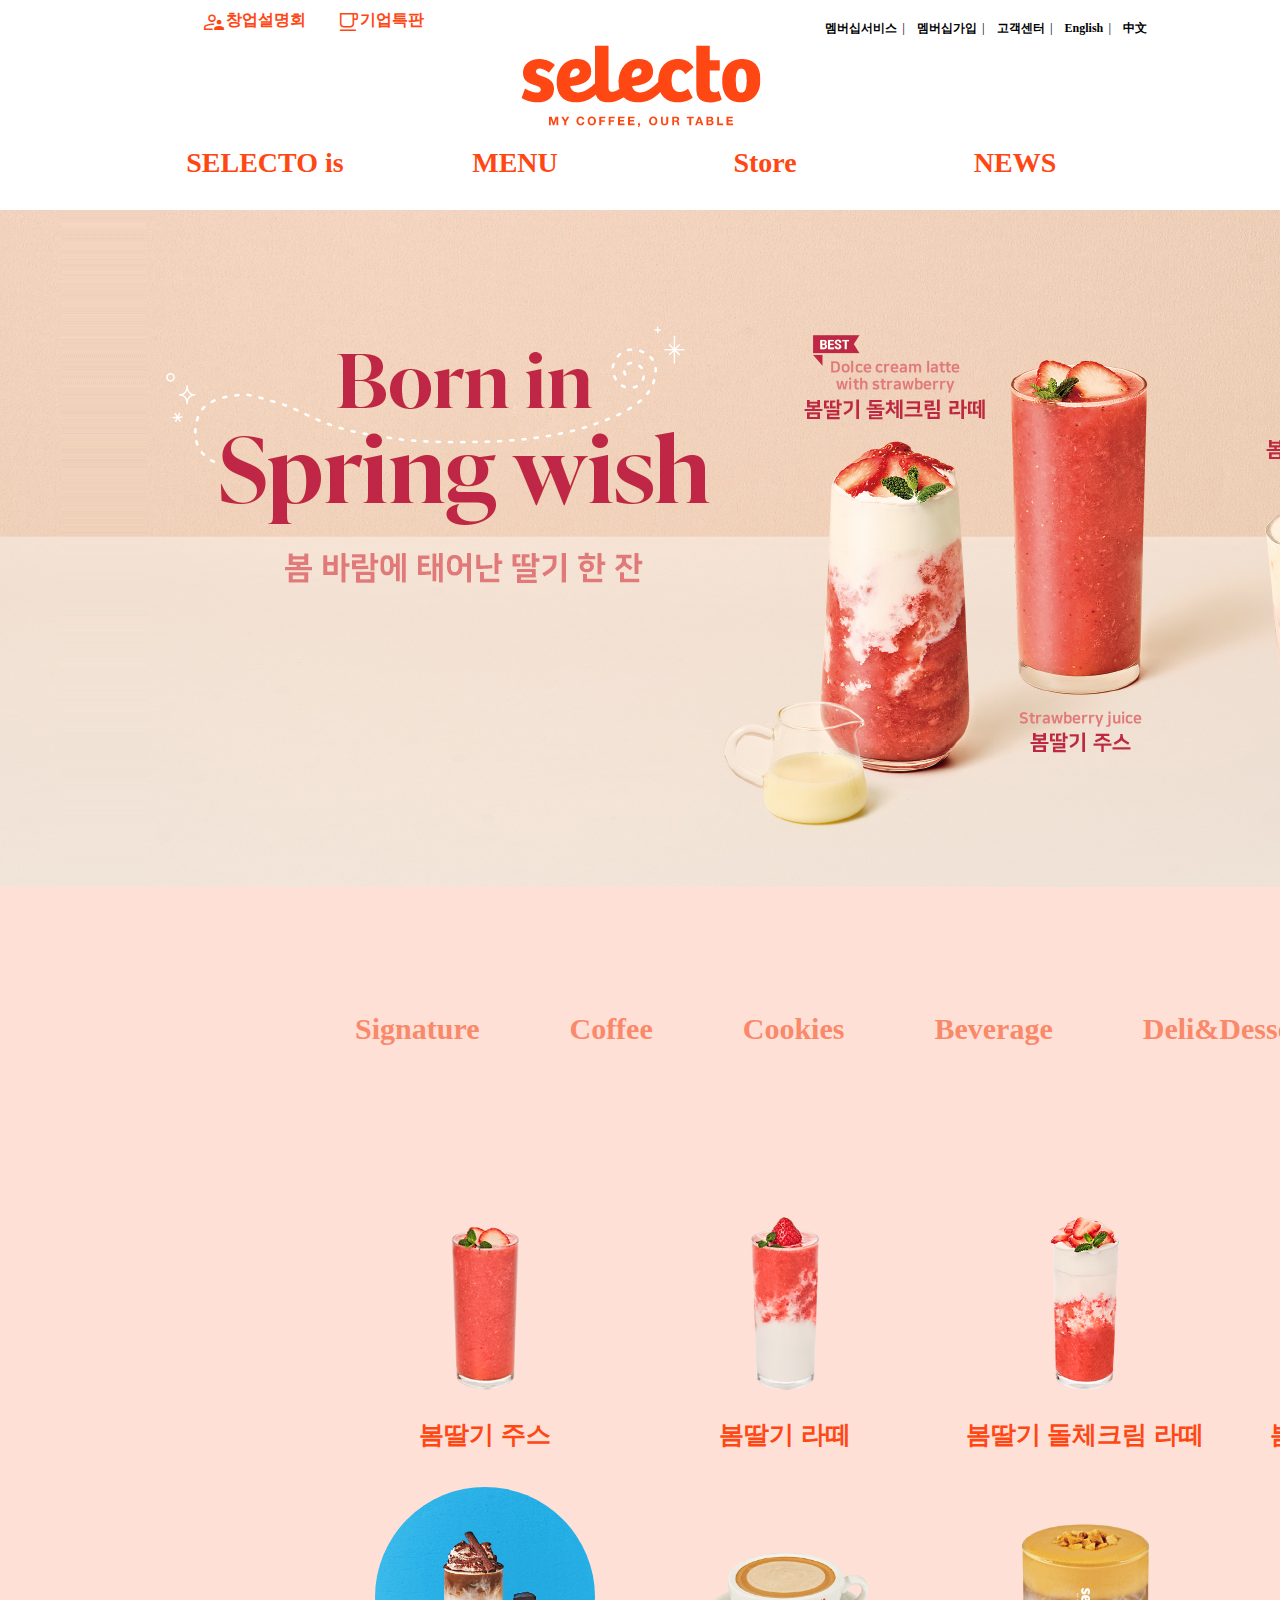
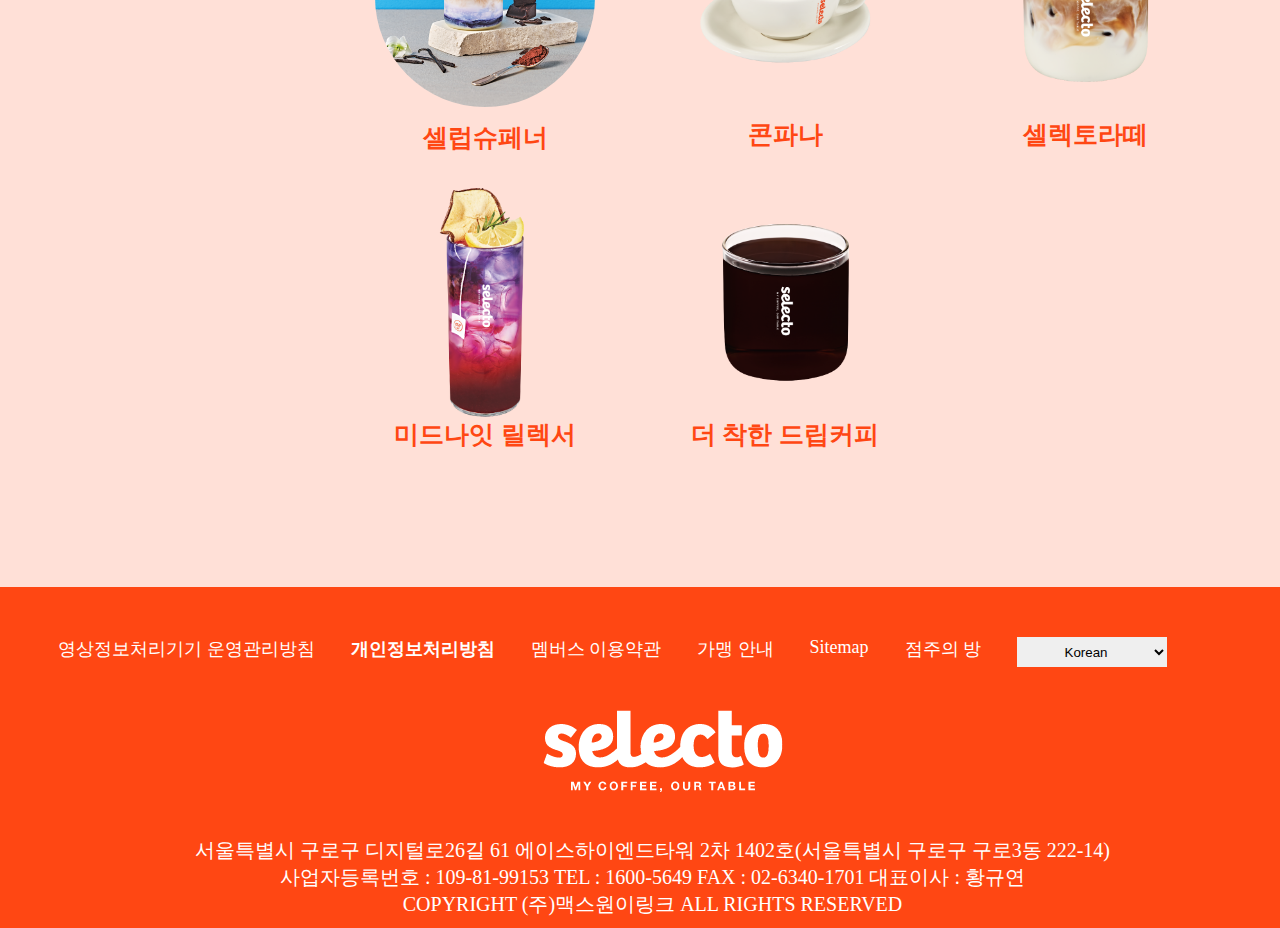
==== project01_sub02.html @ 9457efd8 "Add files via upload" ====
<!DOCTYPE html>
<html lang="en">

<head>
    <meta charset="UTF-8">
    <meta http-equiv="X-UA-Compatible" content="IE=edge">
    <meta name="viewport" content="width=device-width, initial-scale=1.0">
    <title>Project01_Selecto</title>
    <link rel="shortcut icon" href="img/mouse-cursor.png" type="image/x-icon">
    <link rel="stylesheet" href="./css/style.css">
    <link rel="stylesheet"
        href="https://fonts.googleapis.com/css2?family=Material+Symbols+Outlined:opsz,wght,FILL,GRAD@20..48,100..700,0..1,-50..200" />
</head>

<body>
    <div id="wrap">
        <div id="quick">
            <div class="quickbanner fr">
                <ul>
                    <li>
                        <a href="#none">
                            <div class="quick">
                                <h5>창업상담</h5>
                                <p>1600-5649</p>
                            </div>
                        </a>
                    </li>
                    <li>
                        <a href="#none">
                            <div class="quick">
                                <h5>고객센터</h5>
                                <p>문의/접수</p>
                            </div>
                        </a>
                    </li>
                    <li>
                        <a href="#none">
                            <div class="quick">
                                <h5>고객센터</h5>
                                <p>1600-5649</p>
                            </div>
                        </a>
                    </li>
                </ul>
            </div>
        </div>
        <div id="header" style="background-color: white;">
            <div class="gnb_left fl">
                <ul>
                    <li><a href="#none"><span class="material-symbols-outlined">
                                supervisor_account
                            </span>창업설명회</a></li>
                    <li><a href="#none"><span class="material-symbols-outlined">
                                local_cafe
                            </span>기업특판</a></li>
                </ul>
            </div>
            <div class="gnb_right fr">
                <ul>
                    <li><a href="#none">멤버십서비스</a></li>
                    <li><a href="#none">멤버십가입</a></li>
                    <li><a href="#none">고객센터</a></li>
                    <li><a href="#none">English</a></li>
                    <li><a href="#none">中文</a></li>
                </ul>
            </div>
            <div class="header">
                <div class="header_sub01">
                    <a href="./index.html">
                        <h1><img src="./img/logo.png" alt="selscto"><span>selecto_my_coffe,_our_table</span></h1>
                    </a>
                </div>
            </div>
            <div id="nav">
                <ul>
                    <li>
                        <div class="nav">
                            <ul class="nav_ctl">
                                <li><a href="./project01_sub01.html" id="nav_sub1"
                                        onmouseover="document.getElementById('nav_sub1').innerHTML='셀렉토소개'"
                                        onmouseout="document.getElementById('nav_sub1').innerHTML='SELECTO is'">SELECTO
                                        is</a>
                                    <ul>
                                        <li><a href="#none">브랜드 스토리</a></li>
                                        <li><a href="#none">History</a></li>
                                        <li><a href="#none">경쟁력</a></li>
                                        <li><a href="#none">One For One</a></li>
                                    </ul>
                                </li>
                                <li><a href="./project01_sub02.html" id="nav_sub2"
                                        onmouseover="document.getElementById('nav_sub2').innerHTML='메뉴'"
                                        onmouseout="document.getElementById('nav_sub2').innerHTML='MENU'">MENU</a>
                                    <ul>
                                        <li><a href="#none">Signature</a></li>
                                        <li><a href="#none">Coffee</a></li>
                                        <li><a href="#none">Cookies</a></li>
                                        <li><a href="#none">Beverage</a></li>
                                        <li><a href="#none">Deli&Dessert</a></li>
                                        <li><a href="#none">MD</a></li>
                                    </ul>
                                </li>
                                <li><a href="./project01_sub03.html" id="nav_sub3"
                                        onmouseover="document.getElementById('nav_sub3').innerHTML='매장 안내'"
                                        onmouseout="document.getElementById('nav_sub3').innerHTML='Store'">Store</a>
                                    <ul>
                                        <li><a href="#none">매장 찾기</a></li>
                                        <li><a href="#none">오픈 예정 매장</a></li>
                                    </ul>
                                </li>
                                <li><a href="#" id="nav_sub4"
                                        onmouseover="document.getElementById('nav_sub4').innerHTML='이벤트 및 뉴스'"
                                        onmouseout="document.getElementById('nav_sub4').innerHTML='NEWS'">NEWS</a>
                                    <ul>
                                        <li><a href="#none">새로운 소식</a></li>
                                        <li><a href="#none">보도자료</a></li>
                                    </ul>
                                </li>
                            </ul>
                        </div>
                    </li>
                </ul>
            </div>
        </div>
        <div id="article_menu">
            <div class="article_menu">
                <img src="./img/sub_section1.png" alt="배너1">
            </div>
            <div class="mnb">
                <ul>
                    <li><a href="#none">Signature</a></li>
                    <li><a href="#none">Coffee</a></li>
                    <li><a href="#none">Cookies</a></li>
                    <li><a href="#none">Beverage</a></li>
                    <li><a href="#none">Deli&Dessert</a></li>
                    <li><a href="#none">MD</a></li>
                </ul>
            </div>
            <div class="menulist">
                <div class="menubox">
                    <div class="menuimg"><img src="./img/1.png" alt="봄딸기 주스"></div>
                    <div class="menuname">봄딸기 주스</div>
                    <div class="menuinfo">
                        <h2>봄딸기주스</h2>
                        <br>
                        <p>제철 봄 딸기를 갈아 신선하게 즐기는 딸기 주스</p>
                        <br>
                        <p>알레르기유발물질 : 없음</p>
                        <br>
                        <p>제공 사이즈 : Free</p>
                    </div>
                </div>
                <div class="menubox">
                    <div class="menuimg"><img src="./img/2.png" alt="봄딸기 라떼"></div>
                    <div class="menuname">봄딸기 라떼</div>
                    <div class="menuinfo">
                        <h2>봄딸기 라떼</h2>
                        <br>
                        <p>싱그러운 봄을 가득 담은 셀렉토 시그니처 딸기 음료</p>
                        <br>
                        <p>알레르기유발물질 : 없음</p>
                        <br>
                        <p>제공 사이즈 : Free</p>
                    </div>
                </div>
                <div class="menubox">
                    <div class="menuimg"><img src="./img/3.png" alt="봄딸기 돌체크림 라떼"></div>
                    <div class="menuname">봄딸기 돌체크림 라떼</div>
                    <div class="menuinfo">
                        <h2>봄딸기 돌체크림 라떼</h2>
                        <br>
                        <p>부드러운 돌체 크림에 상큼한 딸기의 조합</p>
                        <br>
                        <p>알레르기유발물질 : 없음</p>
                        <br>
                        <p>제공 사이즈 : Free</p>
                    </div>
                </div>
                <div class="menubox">
                    <div class="menuimg"><img src="./img/4.png" alt="봄딸기 자두 비안코F"></div>
                    <div class="menuname">봄딸기 자두 비안코F</div>
                    <div class="menuinfo">
                        <h2>봄딸기 자두 비안코F</h2>
                        <br>
                        <p>상큼한 자두와 봄 딸기를 담아 프레시하게 즐기는 프라페</p>
                        <br>
                        <p>알레르기유발물질 : 없음</p>
                        <br>
                        <p>제공 사이즈 : Free</p>
                    </div>
                </div>
                <div class="menubox">
                    <div class="menuimg_"><img src="./img/5.png" alt="셀럽슈페너"></div>
                    <div class="menuname">셀럽슈페너</div>
                    <div class="menuinfo">
                        <h2>셀럽슈페너</h2>
                        <br>
                        <p>셀렉토를 사랑하는 사람들을 위한 스페셜 에스프레소 음료</p>
                        <br>
                        <p>알레르기유발물질 : 우유, 대두, 아황산류</p>
                        <br>
                        <p>제공 사이즈 : Short</p>
                    </div>
                </div>
                <div class="menubox">
                    <div class="menuimg"><img src="./img/6.png" alt="콘파나"></div>
                    <div class="menuname">콘파나</div>
                    <div class="menuinfo">
                        <h2>콘파나</h2>
                        <br>
                        <p>셀렉토 시그니처 크림을 듬뿍 얹은 시그니처 에스프레소</p>
                        <br>
                        <p>알레르기유발물질 : 우유, 대두, 아황산류</p>
                        <br>
                        <p>제공 사이즈 : Short</p>
                    </div>
                </div>
                <div class="menubox">
                    <div class="menuimg"><img src="./img/7.png" alt="셀렉토라떼"></div>
                    <div class="menuname">셀렉토라떼</div>
                    <div class="menuinfo">
                        <h2>셀렉토라떼</h2>
                        <br>
                        <p>부드럽고 달콤한 크림을 오늘 내 무드에 맞게 선택해서 즐기는 에스프레소 음료</p>
                        <br>
                        <p>*크림 선택 : 시그니처, 흑임자, 옥수수, 돌체, 달고나</p>
                        <br>
                        <p>알레르기유발물질 : 우유, 대두</p>
                        <br>
                        <p>제공 사이즈 : Short</p>
                    </div>
                </div>
                <div class="menubox">
                    <div class="menuimg"><img src="./img/8.png" alt="바닐라빈 라떼"></div>
                    <div class="menuname">바닐라빈 라떼</div>
                    <div class="menuinfo">
                        <h2>바닐라빈 라떼</h2>
                        <br>
                        <p>셀프리미엄 바닐라빈 시럽에 셀렉토 황금 비율이 더해진 에스프레소 음료</p>
                        <br>
                        <p>알레르기유발물질 : 우유, 아황산류</p>
                        <br>
                        <p>제공 사이즈 : Large</p>
                    </div>
                </div>
                <div class="menubox">
                    <div class="menuimg"><img src="./img/9.png" alt="미드나잇 릴렉서"></div>
                    <div class="menuname">미드나잇 릴렉서</div>
                    <div class="menuinfo">
                        <h2>미드나잇 릴렉서</h2>
                        <br>
                        <p>캐모마일, 사과, 로즈마리로 달콤한 릴렉싱이 필요할 때, 언제든 즐겨보세요!</p>
                        <br>
                        <p>알레르기유발물질 : 없음</p>
                        <br>
                        <p>제공 사이즈 : Large</p>
                    </div>
                </div>
                <div class="menubox">
                    <div class="menuimg"><img src="./img/10.png" alt="더 착한 드립커피"></div>
                    <div class="menuname">더 착한 드립커피</div>
                    <div class="menuinfo">
                        <h2>더 착한 드립커피</h2>
                        <br>
                        <p>까다롭게 엄선한 시즌 원두를 즐기면서 기부도 함께할 수 있는 #착한커피</p>
                        <br>
                        <p>알레르기유발물질 : 없음</p>
                        <br>
                        <p>제공 사이즈 : Short</p>
                    </div>
                </div>
            </div>
        </div>
        <div class="footer">
            <div class="footer1">
                <div class="footer1_1">
                    <ul>
                        <li> <a href="#none">영상정보처리기기 운영관리방침</a></li>
                        <li> <a href="#none"><b>개인정보처리방침</b></a></li>
                        <li> <a href="#none">멤버스 이용약관</a></li>
                        <li> <a href="#none">가맹 안내</a></li>
                        <li> <a href="#none">Sitemap</a></li>
                        <li> <a href="#none">점주의 방</a></li>
                        <li>
                            <p>
                                <select name="Language" class="Language">
                                    <option value="Korean">Korean</option>
                                    <option value="English">English</option>
                                    <option value="中文">中文</option>
                                </select>
                            </p>
                        </li>
                    </ul>
                </div>
                <div class="footer1_2">
                    <a href="#none"><img src="./img/logowhite.png" alt="logo_f"></a>
                </div>
            </div>
            <div class="footer2">
                <ul>
                    <li>
                        <address>서울특별시 구로구 디지털로26길 61 에이스하이엔드타워 2차 1402호(서울특별시 구로구 구로3동 222-14)</address>
                    </li>
                    <li>사업자등록번호 : 109-81-99153 TEL : 1600-5649 FAX : 02-6340-1701 대표이사 : 황규연</li>
                    <li>COPYRIGHT (주)맥스원이링크 ALL RIGHTS RESERVED</li>
                </ul>
            </div>
        </div>
    </div>
</body>

</html>
---- css/style.css ----
.material-symbols-outlined {
    font-variation-settings:
        'FILL' 0,
        'wght' 400,
        'GRAD' 0,
        'opsz' 48
}

html {
    overflow-x: hidden;
}

* {
    margin: 0 auto;
    padding: 0;
    border: 0;
    outline: 0;
}


body,
ul,
ol {
    margin: 0;
    padding: 0;
}

ul,
ol {
    list-style: none;
}

a {
    color: #ff4713;
    text-decoration: none;
}

.fl {
    float: left;
}

.fr {
    float: right;
}

#wrap {
    text-align: center;
    position: relative;

}

#header {
    width: 100%;
    height: 210px;
    background-color: white;
}

.header_sub01 {
    width: 100%;
    height: 130px;
}


#nav {
    clear: both;
    width: 100%;
    height: auto;
}

.nav {
    clear: both;
    width: 100%;
    height: 60px;
    overflow: hidden;
    position: relative;
    z-index: 99;
    transition: height 0.5s;
    background-color: white;
    border-top: 2px solid white;
    border-bottom: 2px solid white;
}

#nav>ul>li:hover .nav {
    height: 360px;
    border-top: 2px solid #ff4713;
    border-bottom: 2px solid #ff4713;
}

.nav>ul {
    clear: both;
    width: 1000px;
    height: 60px;
    margin: 0 auto;
}

.nav>ul>li {
    text-align: center;
    width: 200px;
    height: 60px;
    list-style: none;
    float: left;
    margin: 0 25px;
    margin-bottom: 20px;
}

.nav ul>li>a {
    display: block;
    color: #ff4713;
    font-size: 28px;
    font-weight: bold;
    padding: 15px 0;
    text-decoration: none;
}

.nav ul ul {
    width: 200px;
    margin: 0 auto;
}


.nav ul ul li {
    width: 200px;
    list-style: none;
}

.nav ul ul li a {
    display: block;
    color: #ff4713;
    font-size: 20px;
    font-weight: bold;
    padding: 8px 10px;
    text-decoration: none;
}

.nav ul ul li a:hover {
    text-decoration: underline;
}

.gnb_left {
    width: 260px;
    height: 20px;
    margin-left: 50%;
    transform: translate(-180%, 0);
}

.gnb_left li {
    float: left;
    margin-top: 10px;
}

.gnb_left a {
    text-decoration: none;
    color: #ff4713;
    font-weight: 600;
}

.gnb_left span {
    vertical-align: middle;
}

.gnb_right {
    width: 350px;
    height: 22px;
    margin-right: 50%;
    transform: translate(150%);

}

.gnb_right a {
    text-decoration: none;
    color: black;
    font-weight: 600;
    font-size: 12px;
}

.gnb_right li::after {
    padding: 2px;
    content: ' | ';
}

.gnb_right li:last-child::after {
    content: '';
}

.gnb_right ul li {
    margin-left: 10px;
}

.gnb_right li {
    float: left;
    font-size: 13px;
}

h1 {
    width: 250px;
    height: 90px;
}

h1 span {
    display: none;
}

ul {
    list-style: none;
}

#quick {
    width: 1920px;
    margin: 0 auto;
}

.quickbanner {
    width: 100px;
    height: 330px;
    position: fixed;
    margin-left: 1700px;
    margin-top: 500px;
    z-index: 99;
}

.quickbanner ul {
    list-style: none;
    text-align: center;
    width: 100px;
    height: 360px;
}

.quickbanner li {
    display: inline-block;
    width: 100px;
    height: 100px;
    margin-bottom: 20px;
    background-color: #ff4713;
    border-radius: 50%;
    border: 3px solid white;
}

.quickbanner ul li a {
    color: white;
    font-weight: bold;
    text-decoration: none;
    padding: 10px;
    border-radius: 50%;
}

.quick {
    margin-top: 10px;
}

.section1 {
    margin: 0 auto;
    width: 100%;
    height: 816px;
    position: relative;
}

.section1 .main_slide {
    overflow: hidden;
    width: 1920px;
    height: inherit;
}

.section1 .main_slide::after {
    clear: both;
    display: block;
    content: '';
}


.section1 .main_slide ul {
    width: -webkit-calc(100%*4);
    width: -moz-calc(100%*4);
    width: calc(100%*4);
    height: inherit;
    transition: all 1s;
    text-align: center;
    animation: slide 16s infinite;
}

.section1 .main_slide ul li {
    float: left;
    width: -webkit-calc(100%/4);
    width: -moz-calc(100%/4);
    width: calc(100%/4);
    height: inherit;
}

.section1 .main_slide ul li:nth-child(1) {
    background: url(../img/slide1.png) no-repeat 50% 50% / cover;
}

.section1 .main_slide ul li:nth-child(2) {
    background: url(../img/slide2.jpg) no-repeat 50% 50% / cover;
}

.section1 .main_slide ul li:nth-child(3) {
    background: url(../img/slide3.jpg) no-repeat 50% 50% / cover;
}

.section1 .main_slide ul li:nth-child(4) {
    background: url(../img/slide4.jpg) no-repeat 50% 50% / cover;
}




@keyframes slide {
    1% {
        margin-left: 0;
    }

    10% {
        margin-left: 0;
    }

    25% {
        margin-left: -100%;
    }

    35% {
        margin-left: -100%;
    }

    50% {
        margin-left: -200%;
    }

    60% {
        margin-left: -200%;
    }

    75% {
        margin-left: -300%;
    }

    85% {
        margin-left: -300%;
    }

    100% {
        margin-left: 0;
    }
}

.section2 {
    margin: 0 auto;
    width: 1900px;
    height: 966px;
    position: relative;
}

.section2_3 {
    left: 720px;
    top: 150px;
    z-index: 10;
}

.section2_3,
.section2_1,
.section2_2 {
    position: absolute;
}

.section2_1 {
    background-image: url('../img/section2_back.png');
    background-size: 960px;
    color: white;
    width: 950px;
    height: 966px;
    left: 0;
    top: 0;
    z-index: 1;
}

.section2_1 ul li {
    padding-left: 50px;
    text-align: left;
    font-size: 30px;
    line-height: 200%;
}

.section2_1 ul li a {
    color: white;
    text-decoration: none;
}


.section2_2 {
    color: #ff4713;
    width: 950px;
    height: 966px;
    font-size: 20px;
    right: 0;
    top: 0;
    background-color: antiquewhite;
}

.section2_2 h2 {
    font-size: 2em;
    margin-bottom: 10px;
    height: 80px;
}


.section2_2>div:first-child {
    text-align: left;
    padding-top: 150px;
    padding-left: 250px;
    width: 600px;
    height: 200px;
    float: left;
}

.section2_2 div p {
    font-size: 18px;
    font-weight: 600;
}

.section2_2>ul {
    margin-top: 50px;
    margin-left: 250px;
    height: 300px;
    line-height: 300px;
    margin-bottom: 50px;
}

.section2_2>ul li {
    float: left;
}

.section2_2>ul li img{
    display: block;
}

.section2_2 div ul {
    margin-top: 50px;
    margin-left: 250px;
    font-size: 1.3em;
    width: 600px;
    height: 100px;
    font-weight: bold;
    float: left;
}

.section2_2 div ul li p {
    border-bottom: 2px solid #ff4713;
    float: left;
    width: 600px;
    height: 50px;
    text-align: left;
    margin-bottom: 10px;
    font-size: 1.5em;
}


.section2_2 div ul li {
    float: left;
    display: inline;
    margin: 0 10px;
    font-size: 0.5em;
    height: 100px;
}

.aside {
    background-color: #ff4713;
    width: 1900px;
    height: 240px;
    list-style: none;
}

.aside1 {
    width: 1100px;
    height: 240px;
    padding-bottom: 50px;
}

.aside1_1 {
    float: left;
}


.aside1_2 {
    float: left;
    text-align: left;
    margin-left: 30px;
    margin-top: 30px;
    color: white;
    width: 600px;
}

.aside1_2 li {
    margin-top: 10px;
    margin-bottom: 20px;
    vertical-align: middle;
}

.aside1_3 {
    padding: 20px 0;
}

.aside1_3 button {
    cursor: pointer;
    color: #ff4713;
    text-decoration: none;
    height: 50px;
}

.aside2 {
    width: 1200px;
    height: 650px;
    color: #ff4713;
    font-weight: bold;
}

.aside2_1 {
    height: 300px;
    width: 1200px;
}

.aside2_1_c {
    width: 430px;
    margin-left: 80px;
    margin-right: 70px;
}

.aside2_1_c .imgname {
    margin-bottom: 30px;
}

.aside2_1_c p {
    margin-top: 10px;
    font-size: 14px;
}

.aside2_2 {
    height: 200px;
    width: 1200px;
    margin-bottom: 20px;
}

.aside2_3 {
    height: 180px;
    width: 1200px;
}

.aside2_3 a {
    color: black;
}

.img {
    display: block;
    float: left;
    margin-left: 10px;
    margin-right: 10px;
    text-align: center;
}

.aside2_2_l,
.aside2_2_r {
    width: 500px;
    height: 200px;
    border: 1px solid #ff4713;
    border-radius: 10px;
    float: left;
    color: white;

}

.aside2_2_0 {
    float: left;
    width: 0.5px;
    height: 200px;
    margin-left: 100px;
    border-left: 1px dashed #666666;
}

.aside2_2_l {
    background-image: url(../img/phone.png);
    background-position: center right;
    background-size: 50%;
    background-repeat: no-repeat;
    background-color: #ff4713;
}

.aside2_2_l h2,
.aside2_2_r h2 {
    margin-top: 20px;
    margin-left: -330px;
}

.aside2_2_l p,
.aside2_2_r p {
    margin: 10px 0 0 10px;
    clear: both;
    width: 170px;
    font-size: 14px;
    font-weight: 200;
    display: block;
}

.aside2_2_r {
    float: right;
    background-image: url(../img/card.png);
    background-position: center right 20px;
    background-size: 40%;
    background-repeat: no-repeat;
    background-color: #ff4713;
    margin: 0 20px;
}

.aside2_3_l1,
.aside2_3_l2,
.aside2_3_r1,
.aside2_3_r2 {
    width: 230px;
    height: 150px;
    float: left;
    color: black;
    margin-right: 60px;
    margin-top: 30px;
    line-height: 1.5;
}

.aside2_3 .text_ellipsis {
    white-space: nowrap;
    overflow: hidden;
    display: block;
    text-overflow: ellipsis;
}

.aside2_3_l1 ul:first-child,
.aside2_3_r1 ul:first-child {
    width: 160px;
    float: left;
    display: block;
}

.aside2_3_l1 ul:last-child,
.aside2_3_r1 ul:last-child {
    width: 50px;
    float: right;
    display: block;
    margin-top: 22px;

}

.aside2_3 p,
.aside2_3 li {
    font-size: 14px;
    font-weight: 200;
}

.aside2_3_r2 .aside_img1 {

    position: relative;
    top: 10px;
    left: 20px;
}

.aside2_3_r2 .aside_img2 {
    width: 60px;
    height: 60px;
    position: relative;
    top: -75px;
    left: 100px;
}

.aside1_3>button {
    width: 110px;
    height: 50px;
    background-color: white;
    border: none;
    border-radius: 10px;
    color: #ff4713;
    text-align: center;
    margin-right: 20px;
    font-weight: bold;
    font-size: 1.1em;
}

.footer {
    width: 100%;
    clear: both;
    background-color: #ff4713;
    margin: 0 auto;
    padding-bottom: 10px;

}

.footer1 {
    width: 1200px;
    height: 250px;
    position: relative;
}

.footer1 ul li {
    float: left;
    margin: 50px 18px;
}

.footer1 ul li a{
    display: block;
    color: white;
    font-size: 18px;
    font-weight: 400;
}


.footer ul li p select {
    width: 150px;
    height: 30px;
}

.footer ul li p select option {
    text-align: center;
}


.footer1_2 {
    position: absolute;
    left: 500px;
    top: 120px;
    margin-bottom: 20px;
}

.footer2 {
    text-align: center;
}

.footer2 address {
    font-style: normal;
}

.footer2 ul li {
    margin-left: 25px;
    font-size: 20px;
    color: white;
}


/* Sub02 시작 */
#article_menu {
    width: 1920px;
    margin: 0 auto;
    background-color: #ffe0d7;
}

#article_menu .article_menu {
    width: 1920px;
    height: 677px;
}

#article_menu .mnb {
    width: 100%;
    height: 100px;
    background-color: #ffe0d7;
    display: block;
    position: relative;
    margin-top: 100px;
}

#article_menu .mnb ul {
    text-align: center;
    margin: 0 auto;
    width: 1300px;
}

#article_menu .mnb li {
    float: left;
    margin: 25px 20px;

}

#article_menu .mnb a {
    text-decoration: none;
    color: #fa896a;
    font-size: 30px;
    font-weight: bold;
    padding: 25px;
}

#article_menu .mnb a:hover {
    border-top: #ff4713 10px solid;
    color: #ff4713;
    padding-top: 10px;
}

#article_menu {
    margin: 0 auto;
}

#article_menu .menulist {
    width: 1200px;
    background-color: #ffe0d7;
    padding: 100px 0;
    margin: 0 auto;
    display: table;
}

#article_menu .menulist .menubox {
    width: 250px;
    height: 300px;
    float: left;
    margin-right: 50px;
    display: table-cell;
    position: relative;
}

.menulist .menuimg img {
    width: 200px;
    display: block;
}

.menulist .menuimg_ img {
    width: 220px;
    border-radius: 50%;
    margin-bottom: 10px;
}

.menulist .menuname {
    font-size: 25px;
    color: #ff4713;
    text-align: center;
    font-weight: bold;
    font-family: Arial, Helvetica, sans-serif;
}

#article_menu .menulist .menubox .menuinfo {
    position: absolute;
    top: 0;
    left: -10px;
    padding: 20px 30px 20px;
    background-color: white;
    color: #ff4713;
    font-weight: bold;
    text-align: justify;
    width: 230px;
    height: 250px;
    opacity: 0;
    border-radius: 20px;
    transition: all 0.5s;
}

#article_menu .menulist .menubox .menuinfo h2 {
    font-size: 22px;
}

#article_menu .menulist .menubox:hover .menuinfo {
    opacity: 0.9;
}



/* sub03 시작 */
#article_store {
    color: #ff4713;
    width: 100%;
    display: block;
    content: '';
    clear: both;
    background-color: #fae7e1;
    padding-top: 50px;
}

.article_store {
    width: 1300px;
    height: 600px;
    display: block;
    content: '';
    clear: both;
    margin: 0 auto;
}

.article_store .map {
    width: 590px;
    height: 600px;
    float: left;
}

.article_store .map .map_border {
    border: 5px solid #ff4713;
    border-radius: 10px;
}


#article_store .article_store h1 {
    display: block;
}



#article_store .article_store .map_ssearch {
    width: 580px;
    height: 450px;
    margin: 0 50px;
    float: left;
}

#article_store .article_store .map_ssearch h2 {
    border-top: 5px solid #ff4713;
    margin: 0px auto;
    display: block;
}

#article_store .article_store .map_ssearch h3 {
    display: block;
    margin: 20px 0 20px 20px;
    text-align: left;
    border-bottom: #ff4713 1px solid;
}

.map_select {
    height: 100px;
    clear: both;
    box-sizing: border-box;
    padding-top: 10px;
    margin-bottom: 50px;
}


#article_store .article_store .map_ssearch .city_select {
    height: 30px;
    width: 130px;
    border-radius: 5px;
    text-align: center;
    clear: both;
}

#article_store .article_store .map_ssearch p {
    font-weight: bold;
    float: left;
    height: 40px;
    line-height: 40px;
    margin-left: 40px;
}

#article_store .article_store .map_ssearch .map_select .city_label {
    display: block;
    width: 100px;
    text-align: justify;
    float: left;
    height: 40px;
    line-height: 40px;
    margin: 5px 0;
}




#article_store .article_store .map_ssearch .store_name {
    height: 30px;
    width: 200px;
    border-radius: 5px;
    text-align: center;
    margin-right: 15px;
}

#article_store .article_store .map_select .city_label_sbm {
    width: 30px;
    height: 30px;
    vertical-align: middle;
    background: url(../img/ssearch.png) no-repeat center center;
    background-size: cover;
    cursor: pointer;
}




#article_store .article_store .map_ssearch .map_check {
    height: 150px;
    width: 500px;
}


.store_list {
    background-color: white;
    clear: both;
    content: '';
    display: block;
    padding: 100px 0;
}

.store_list table {
    width: 80%;
    border-collapse: collapse;
}

th,
td {
    height: 70px;
    border-top: 1px solid #ff4713;
    border-bottom: 1px solid #ff4713;
    font-size: 1.2em;

}

.store_list table th {
    width: 200px;
}

.store_list table td {
    width: 250px;

}

.store_list table td .text_ellipsis {
    white-space: nowrap;
    overflow: hidden;
    display: block;
    text-overflow: ellipsis;
    font-size: 15px;
}

span.material-symbols-outlined {
    float: left;
    margin-left: 90px;
}

span.material-symbols-outlined:last-child {
    margin-left: 30px;
}

/* sub01 시작 */
.sub01_section1 {
    width: 100%;
    height: 725px;
    color: #ff4713;
    clear: both;
    display: block;
    background-color: antiquewhite;

}

.sub01_article1 {
    margin-top: 50px;
    width: 1920px;
    height: 725px;
    margin: 0 auto;
}

.sub01_article1 .sub1_img1 {
    float: left;
    width: 960px;
    height: 725px;
}

.sub01_article1 .sub1_txt1 {
    float: left;
    width: 960px;
    padding: 100px 0 0 100px;
    height: 725px;
    box-sizing: border-box;
}


.sub01_section2 {
    width: 100%;
    height: 1080px;
    color: #ff4713;
    clear: both;
    margin: 0 auto;
    display: block;
    background-color: antiquewhite;

}

.sub01_article2 {
    width: 1920px;
    height: 1080px;
}

.sub01_article2 .sub1_img2 {
    width: 960px;
    height: 1080px;
    float: left;
}

.sub01_article2 .sub1_txt2 {
    float: left;
    width: 960px;
    padding: 100px;
    height: 1080px;
    box-sizing: border-box;
}

.sub01_section1 h2,
.sub01_section1 h3,
.sub01_section1 p {
    text-align: left;
    margin-bottom: 50px;
}

.sub01_section2 h2,
.sub01_section2 h3,
.sub01_section2 p {
    text-align: left;
    margin-bottom: 50px;
}

.sub01_section1 h2,
.sub01_section2 h2 {
    font-size: 4rem;
}

.sub01_section1 h3,
.sub01_section2 h3 {

    font-size: 3rem;
}

.sub01_section1 p,
.sub01_section2 p {
    display: block;
    margin-left: 0;
    font-weight: bold;
    font-size: 1.1em;
}

.sub01_article3 {
    width: 100%;
    height: 1000px;
    background-color: antiquewhite;
}

.sub01_article3 .sub01_movie {
    width: 1920px;
    height: 1000px;
    margin: 0 auto;
    padding-top: 100px;
}

.sub01_article3 .sub01_movie iframe {
    display: block;
    border: #ff4713 2px solid;
    padding: 20px;
}


@keyframes load {
    0% {
        opacity: 0;
    }

    50% {
        opacity: 0;
    }

    100% {
        opacity: 1;
    }
}

.sub1_img1,
.sub1_img2 {
    animation-name: load;
    animation-duration: 1s;
    animation-timing-function: ease-in-out;
    animation-iteration-count: 1;
}

@keyframes slideRight {
    0% {
        opacity: 0;
    }

    50% {
        opacity: 0;
    }

    100% {
        opacity: 1;
    }
}

.sub1_txt1,
.sub1_txt2 {
    animation-name: slideRight;
    animation-duration: 1s;
    animation-timing-function: ease-in-out;
    animation-iteration-count: 1;
}
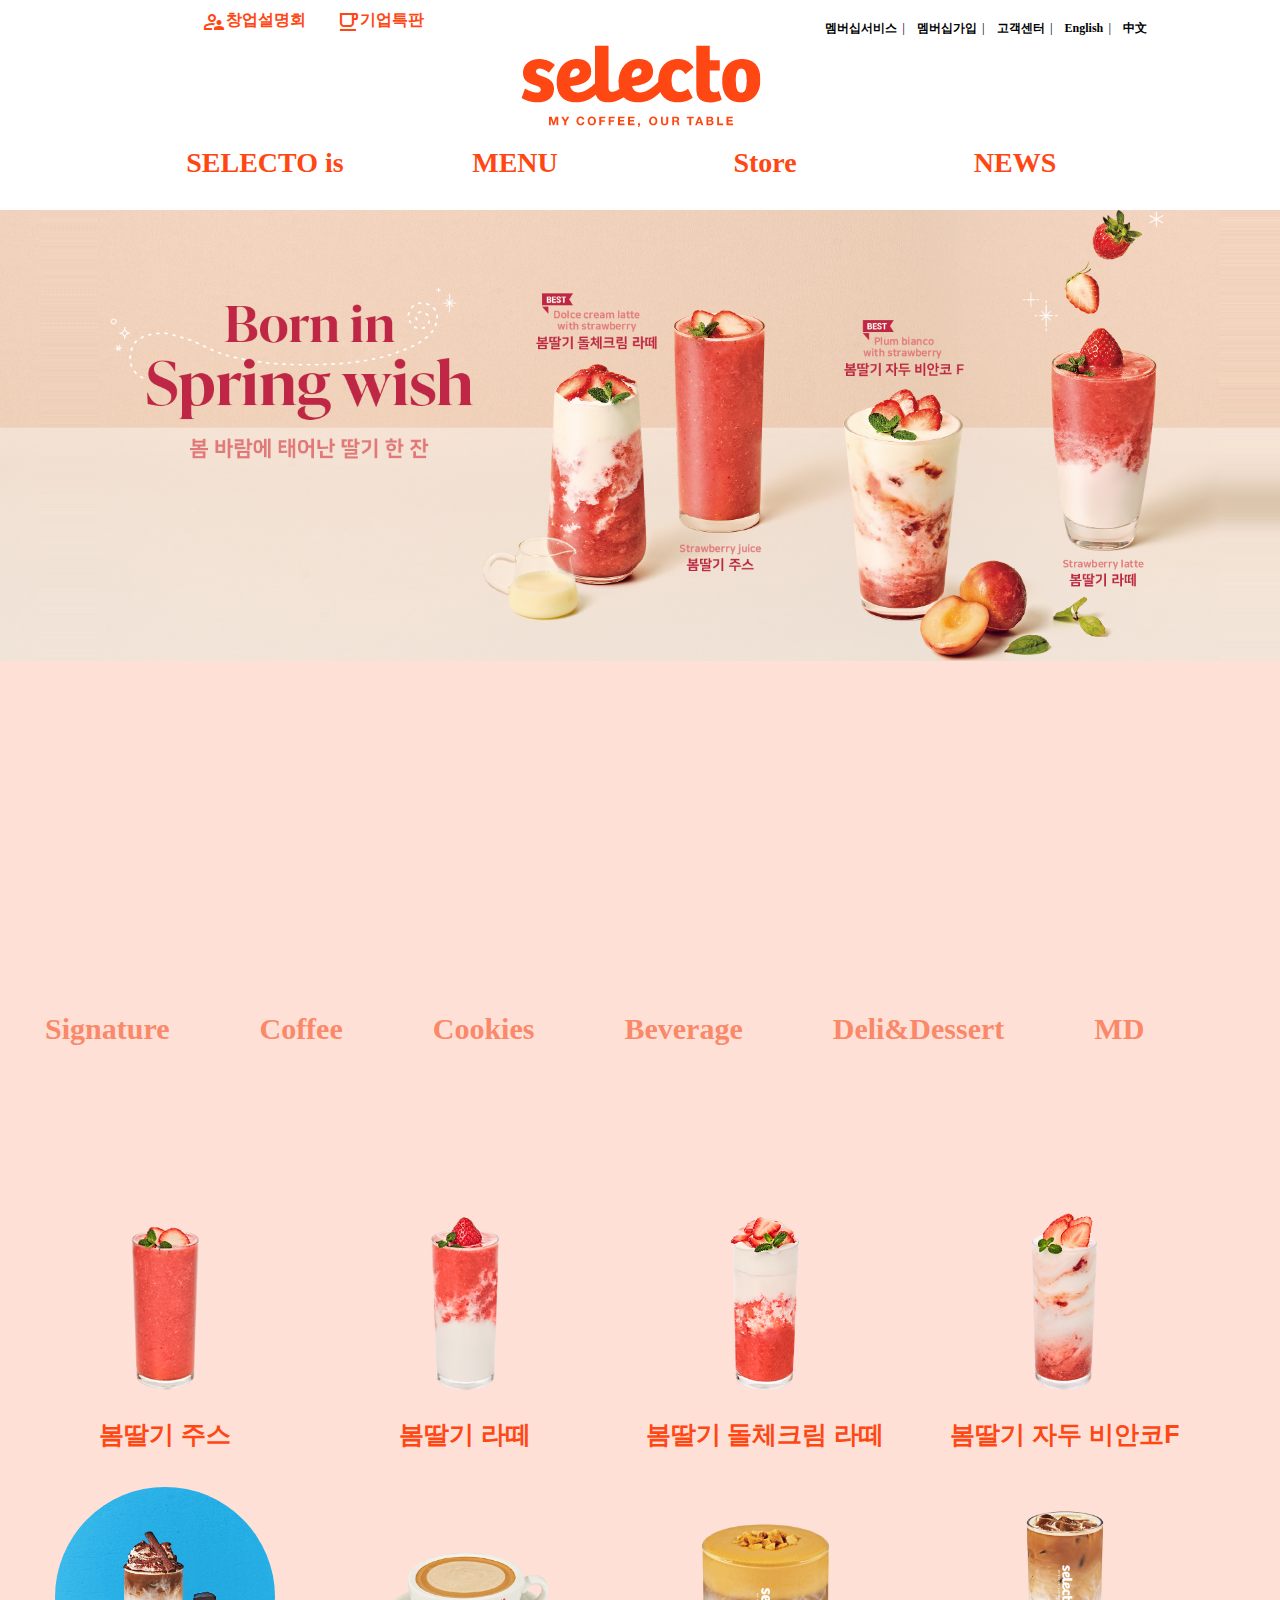
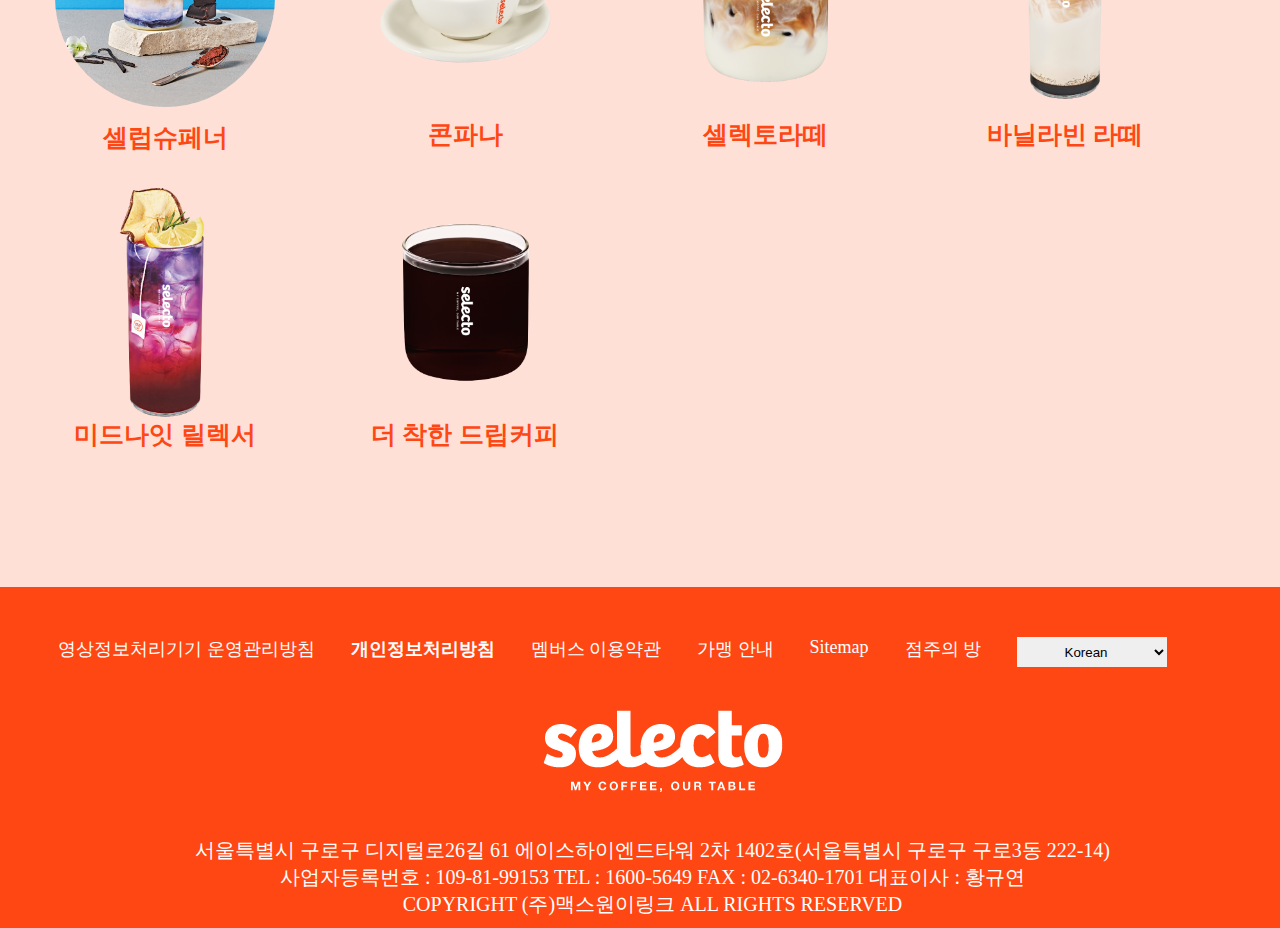
==== commit 92199c1d: "Add files via upload" ====
--- a/project01_sub02.html
+++ b/project01_sub02.html
@@ -123,7 +123,7 @@
         </div>
         <div id="article_menu">
             <div class="article_menu">
-                <img src="./img/sub_section1.png" alt="배너1">
+                <img src="./img/sub_section1.png" width="100%" alt="배너1">
             </div>
             <div class="mnb">
                 <ul>
--- a/css/style.css
+++ b/css/style.css
@@ -1,15 +1,3 @@
-.material-symbols-outlined {
-    font-variation-settings:
-        'FILL' 0,
-        'wght' 400,
-        'GRAD' 0,
-        'opsz' 48
-}
-
-html {
-    overflow-x: hidden;
-}
-
 * {
     margin: 0 auto;
     padding: 0;
@@ -46,6 +34,7 @@
 #wrap {
     text-align: center;
     position: relative;
+    width: 100%;
 
 }
 
@@ -256,7 +245,7 @@
 
 .section1 .main_slide {
     overflow: hidden;
-    width: 1920px;
+    width: 100%;
     height: inherit;
 }
 
@@ -265,7 +254,6 @@
     display: block;
     content: '';
 }
-
 
 .section1 .main_slide ul {
     width: -webkit-calc(100%*4);
@@ -301,9 +289,6 @@
     background: url(../img/slide4.jpg) no-repeat 50% 50% / cover;
 }
 
-
-
-
 @keyframes slide {
     1% {
         margin-left: 0;
@@ -344,13 +329,14 @@
 
 .section2 {
     margin: 0 auto;
-    width: 1900px;
+    width: 100%;
     height: 966px;
     position: relative;
+    box-sizing: border-box;
 }
 
 .section2_3 {
-    left: 720px;
+    left: 700px;
     top: 150px;
     z-index: 10;
 }
@@ -365,7 +351,7 @@
     background-image: url('../img/section2_back.png');
     background-size: 960px;
     color: white;
-    width: 950px;
+    width: 50%;
     height: 966px;
     left: 0;
     top: 0;
@@ -387,7 +373,7 @@
 
 .section2_2 {
     color: #ff4713;
-    width: 950px;
+    width: 50%;
     height: 966px;
     font-size: 20px;
     right: 0;
@@ -463,7 +449,7 @@
 
 .aside {
     background-color: #ff4713;
-    width: 1900px;
+    width: 100%;
     height: 240px;
     list-style: none;
 }
@@ -740,13 +726,13 @@
 
 /* Sub02 시작 */
 #article_menu {
-    width: 1920px;
+    width: 100%;
     margin: 0 auto;
     background-color: #ffe0d7;
 }
 
 #article_menu .article_menu {
-    width: 1920px;
+    width: 100%;
     height: 677px;
 }
 
@@ -1034,20 +1020,20 @@
 
 .sub01_article1 {
     margin-top: 50px;
-    width: 1920px;
+    width: 100%;
     height: 725px;
     margin: 0 auto;
 }
 
 .sub01_article1 .sub1_img1 {
     float: left;
-    width: 960px;
+    width: 50%;
     height: 725px;
 }
 
 .sub01_article1 .sub1_txt1 {
     float: left;
-    width: 960px;
+    width: 50%;
     padding: 100px 0 0 100px;
     height: 725px;
     box-sizing: border-box;
@@ -1066,19 +1052,19 @@
 }
 
 .sub01_article2 {
-    width: 1920px;
+    width: 100%;
     height: 1080px;
 }
 
 .sub01_article2 .sub1_img2 {
-    width: 960px;
+    width: 50%;
     height: 1080px;
     float: left;
 }
 
 .sub01_article2 .sub1_txt2 {
     float: left;
-    width: 960px;
+    width: 50%;
     padding: 100px;
     height: 1080px;
     box-sizing: border-box;
@@ -1124,7 +1110,7 @@
 }
 
 .sub01_article3 .sub01_movie {
-    width: 1920px;
+    width: 100%;
     height: 1000px;
     margin: 0 auto;
     padding-top: 100px;
